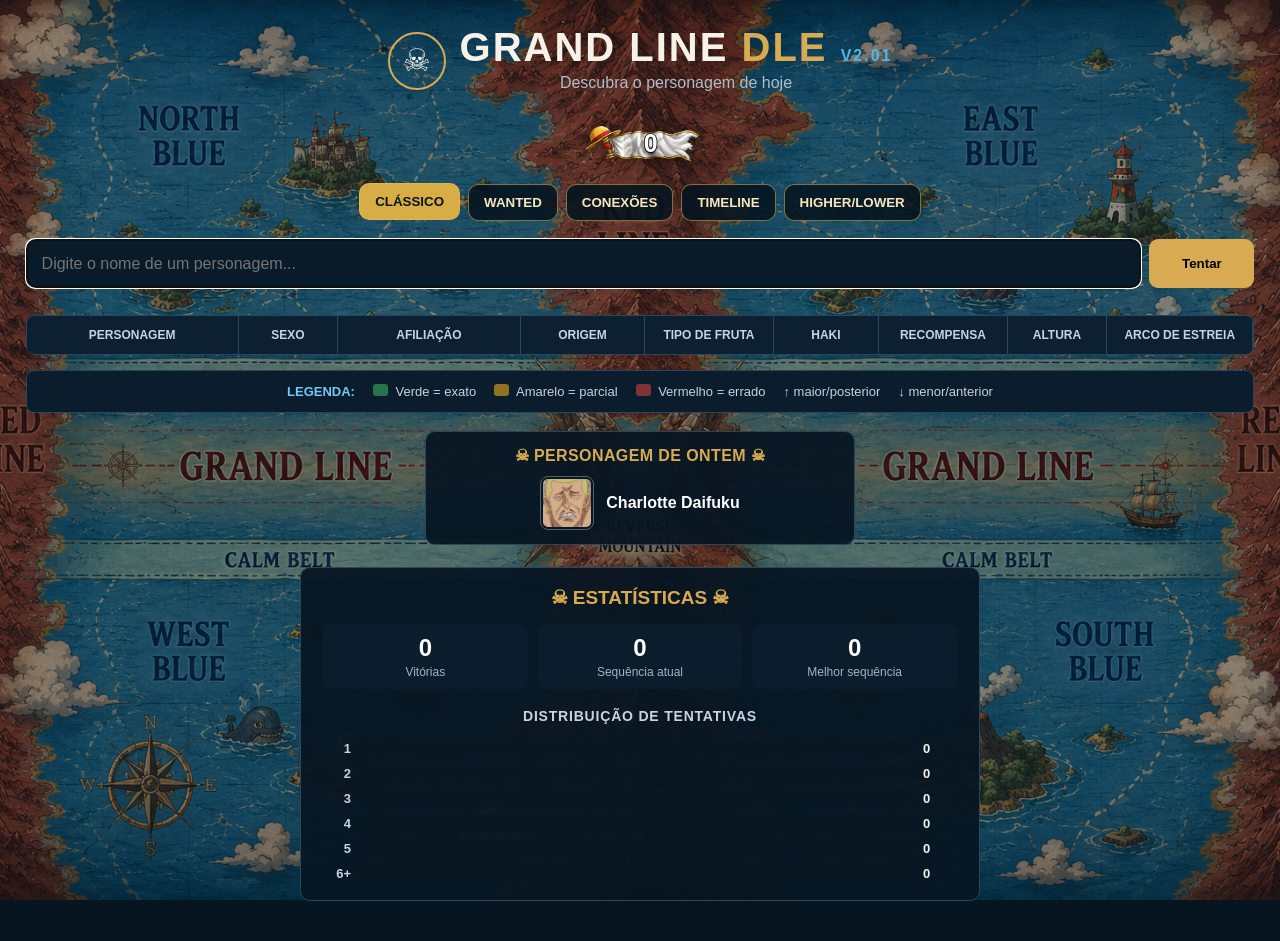
==== index.html @ 1511b5a7 "Bust Wanted script cache" ====
<!doctype html><html lang="pt-BR"><head><meta charset="utf-8"><meta name="viewport" content="width=device-width,initial-scale=1"><title>Grand Line Dle - Jogo de Adivinhação de One Piece</title>
<meta name="description" content="Jogue Grand Line Dle, um jogo de adivinhação de One Piece com cinco modos: Clássico, Wanted, Conexões, Timeline e Higher/Lower.">
<meta name="robots" content="index,follow,max-image-preview:large">
<link rel="canonical" href="https://glioneo.github.io/grand-line-dle/">
<meta property="og:title" content="Grand Line Dle">
<meta property="og:description" content="Teste seus conhecimentos de One Piece em cinco modos: Clássico, Wanted, Conexões, Timeline e Higher/Lower.">
<meta property="og:image" content="https://glioneo.github.io/grand-line-dle/share-card.png">
<meta property="og:url" content="https://glioneo.github.io/grand-line-dle/">
<meta property="og:type" content="website">
<meta name="twitter:card" content="summary_large_image">
<meta name="twitter:title" content="Grand Line Dle - Jogo de One Piece">
<meta name="twitter:description" content="Cinco modos para testar seus conhecimentos de One Piece.">
<meta name="twitter:image" content="https://glioneo.github.io/grand-line-dle/share-card.png">
<link rel="icon" type="image/png" href="favicon.png"><link rel="stylesheet" href="style.css?v=2.0.1"></head><body><main>
<header><div class="skull">☠</div><div><h1>GRAND LINE <b>DLE</b> <small>V2.01</small></h1><p>Descubra o personagem de hoje</p></div></header><div id="streakFlag" class="daysFlag" data-tier="white" title="Sequência atual" aria-label="Sequência atual"><img class="flagArt" src="images/flags/days-flag-white.webp" alt=""><strong id="streakCount">0</strong></div>
<nav class="modeNav" aria-label="Modos de jogo">
<button class="modeTab active" data-mode="classic">CLÁSSICO</button>
<button class="modeTab" data-mode="silhouette">WANTED</button>
<button class="modeTab" data-mode="connections">CONEXÕES</button>
<button class="modeTab" data-mode="timeline">TIMELINE</button>
<button class="modeTab" data-mode="higherlower">HIGHER/LOWER</button>
</nav>
<section id="classicMode" class="modePanel">
<section class="search"><div class="bar"><input id="q" placeholder="Digite o nome de um personagem..." autocomplete="off"><button id="go">Tentar</button><div id="sugs"></div></div><div id="msg"></div></section>
<div class="scroll"><div class="grid head"><div>Personagem</div><div>Sexo</div><div>Afiliação</div><div>Origem</div><div>Tipo de fruta</div><div>Haki</div><div>Recompensa</div><div>Altura</div><div>Arco de estreia</div></div><div id="rows"></div></div>
<section class="legend"><b>LEGENDA:</b><span><i class="g"></i> Verde = exato</span><span><i class="y"></i> Amarelo = parcial</span><span><i class="r"></i> Vermelho = errado</span><span>↑ maior/posterior</span><span>↓ menor/anterior</span></section>
<section id="win" class="win hidden"><h2>🏴‍☠️ Você encontrou!</h2><p id="wintext"></p></section><section id="yesterdayCharacter" class="yesterdayBox"><h2>☠ PERSONAGEM DE ONTEM ☠</h2><div class="yesterdayCard"><img class="yesterdayPhoto" src="" alt=""><strong class="yesterdayName">—</strong></div></section>
<section class="statsBox"><h2>☠ ESTATÍSTICAS ☠</h2><div class="statsSummary"><div><strong id="statWins">0</strong><span>Vitórias</span></div><div><strong id="statStreak">0</strong><span>Sequência atual</span></div><div><strong id="statBest">0</strong><span>Melhor sequência</span></div></div><h3>Distribuição de tentativas</h3><div class="distribution"><div class="distRow"><b>1</b><div class="distTrack"><i id="bar1"></i></div><span id="dist1">0</span></div><div class="distRow"><b>2</b><div class="distTrack"><i id="bar2"></i></div><span id="dist2">0</span></div><div class="distRow"><b>3</b><div class="distTrack"><i id="bar3"></i></div><span id="dist3">0</span></div><div class="distRow"><b>4</b><div class="distTrack"><i id="bar4"></i></div><span id="dist4">0</span></div><div class="distRow"><b>5</b><div class="distTrack"><i id="bar5"></i></div><span id="dist5">0</span></div><div class="distRow"><b>6+</b><div class="distTrack"><i id="bar6p"></i></div><span id="dist6p">0</span></div></div></section>
</section>
<section id="silhouetteMode" class="modePanel silhouetteMode hidden">
  <h2>☠ WANTED DO DIA ☠</h2>
  <p class="silhouetteIntro">Descubra o personagem do dia através da imagem. A cada erro, ela fica mais nítida.</p>
  <div class="wantedColorChoice" role="group" aria-label="Modo de cor da imagem"><span>Imagem:</span><button id="wantedColorOn" class="wantedColorBtn active" type="button">Com cor</button><button id="wantedColorOff" class="wantedColorBtn" type="button">Sem cor</button></div>
  <div id="silStage" class="silhouetteStage stage-0"><img id="silImage" src="" alt="Personagem misterioso"></div>
  <div class="silAttempts">Tentativas: <span id="silAttempts">0</span></div>
  <section class="search silhouetteSearch"><div class="bar"><input id="silQ" placeholder="Digite o nome de um personagem..." autocomplete="off"><button id="silGo">Tentar</button><div id="silSugs"></div></div><div id="silMsg"></div></section>
  <div id="silHistory" class="silHistory"></div>
  <div id="silResult" class="silResult hidden"></div>
  <section id="wantedYesterdayCharacter" class="yesterdayBox"><h2>☠ PERSONAGEM DE ONTEM ☠</h2><div class="yesterdayCard"><img class="yesterdayPhoto" src="" alt=""><strong class="yesterdayName">—</strong></div></section>
</section>
<section id="connectionsMode" class="modePanel connectionsMode hidden">
  <h2>☠ CONEXÕES DO DIA ☠</h2>
  <p class="connectionsIntro">Descubra a conexão entre os dois personagens. Respostas erradas liberam pistas progressivamente.</p>
  <div class="connectionsPair"><article id="connLeft" class="connCard"></article><div class="connLink">🔗</div><article id="connRight" class="connCard"></article></div>
  <p class="connQuestion">Qual é a conexão entre esses personagens?</p>
  <section class="connSearch"><div class="bar"><input id="connQ" placeholder="Digite a conexão..." autocomplete="off"><button id="connGo" type="button">Tentar</button></div></section>
  <div class="connMeta">Erros: <b id="connErrors">0</b></div>
  <div id="connMsg" class="connMsg"></div><div id="connHints" class="connHints"></div><div id="connResult" class="connResult hidden"></div>
</section>
<section id="timelineMode" class="modePanel timelineMode hidden">
  <h2>☠ TIMELINE DO DIA ☠</h2>
  <p class="timelineIntro">Encaixe o próximo item na posição correta. A linha cresce até suas 3 vidas acabarem.</p>
  <div class="timelineMeta"><span id="timelineTheme">Tema: —</span><span id="timelineLives">❤️❤️❤️</span><span>Pontos: <b id="timelineScore">0</b></span><span>Recorde: <b id="timelineBest">0</b></span></div>
  <div id="timelinePrompt" class="timelinePrompt"></div>
  <p class="timelineHint">Clique em um espaço da linha para encaixar.</p>
  <div id="timelineBoard" class="timelineBoard"></div>
  <div id="timelineMsg" class="timelineMsg"></div>
  <button id="timelineRestart" class="timelineRestart hidden" type="button">Jogar novamente</button>
</section>
<section id="higherlowerMode" class="modePanel higherLowerMode hidden">
  <h2>☠ HIGHER / LOWER ☠</h2>
  <p class="hlIntro">Clique no personagem que você acha que tem a maior recompensa. Acerte o máximo que conseguir sem errar.</p>
  <div class="hlMeta"><span>Pontos: <b id="hlScore">0</b></span><span>Recorde: <b id="hlBest">0</b></span></div>
  <div class="hlArena">
    <article id="hlLeft" class="hlCard"></article><div class="hlVs">VS</div><article id="hlRight" class="hlCard"></article>
  </div>
  <div id="hlMsg" class="hlMsg"></div><button id="hlRestart" class="hlRestart hidden" type="button">Jogar novamente</button>
</section>
</main><script src="characters.js?v=2.0.1"></script><script src="app.js?v=2.0.1"></script><script src="silhouette.js?v=2.0.2"></script><script src="connections.js?v=2.0.1"></script><script src="timeline.js?v=2.0.1"></script><script src="higherlower.js?v=2.0.1"></script></body></html>
---- style.css ----
*{box-sizing:border-box}:root{--line:#29465d;--gold:#d8aa51}body{margin:0;background:radial-gradient(circle at 50% -10%,#163b58,#071421 42%,#050d16);color:#f7f2e8;font-family:Segoe UI,Arial,sans-serif;min-height:100vh}main{width:min(1500px,96%);margin:auto;padding:25px 0 40px}header{display:flex;justify-content:center;align-items:center;gap:14px;margin-bottom:20px}.skull{width:58px;height:58px;border:2px solid var(--gold);border-radius:50%;display:grid;place-items:center;font-size:31px}h1{margin:0;font-size:40px;letter-spacing:2px}h1 b{color:var(--gold)}h1 small{font-size:16px;color:#50b5e8}header p{margin:4px 0;text-align:center;color:#aebdcc}.bar{display:grid;grid-template-columns:1fr 105px;gap:8px;position:relative}input{height:49px;border:1px solid #39556c;border-radius:9px;background:#091a28;color:#fff;padding:0 15px;font-size:16px}button{border:0;border-radius:9px;background:var(--gold);font-weight:800;cursor:pointer}#sugs{display:none;position:absolute;top:53px;left:0;right:113px;z-index:20;background:#0b1b2a;border:1px solid #39556c;border-radius:9px;max-height:270px;overflow:auto}.sug{padding:8px 12px;cursor:pointer;border-bottom:1px solid #ffffff0d;display:flex;align-items:center;gap:10px;min-height:54px}.sug:hover,.sug.active{background:#17334c}.sug-photo{width:40px;height:40px;min-width:40px;border-radius:6px;object-fit:cover;object-position:center;border:1px solid #496176;background:#0a1724}.sug-placeholder{display:grid;place-items:center;color:var(--gold);font-weight:800;font-size:12px}.sug-name{font-size:15px;font-weight:600}#msg{text-align:center;color:var(--gold);height:27px;padding-top:6px}.scroll{overflow:auto;border:1px solid var(--line);border-radius:8px}.grid{display:grid;grid-template-columns:1.45fr .68fr 1.25fr .85fr .88fr .72fr .88fr .68fr 1fr;min-width:1200px}.head{background:#0c2031}.head div{padding:12px 7px;border-right:1px solid var(--line);text-align:center;font-size:12px;text-transform:uppercase;font-weight:800;color:#c7d4df}.row{border-top:1px solid var(--line)}.cell{min-height:86px;border-right:1px solid var(--line);display:flex;align-items:center;justify-content:center;text-align:center;padding:8px;font-size:13px;font-weight:700;position:relative}.character-cell{justify-content:flex-start!important;gap:12px!important;padding:7px 11px!important;background:#0b1c2b!important}.character-photo,.character-placeholder{width:68px;height:68px;min-width:68px;border-radius:8px;border:1px solid #4a6277;background:#091723}.character-photo{object-fit:contain;object-position:center;padding:2px}.character-placeholder{display:grid;place-items:center;color:var(--gold);font-size:20px}.character-name{text-align:left;font-size:14px}.ok{background:#24754c}.bad{background:#813333}.partial{background:#907321}.arrow{position:absolute;right:7px;top:5px;font-size:19px}.legend{display:flex;justify-content:center;gap:18px;flex-wrap:wrap;margin-top:15px;padding:13px;border:1px solid var(--line);border-radius:8px;background:#0b1d2d;color:#c7d2dc;font-size:13px}.legend b{color:#71c9f3}.legend i{display:inline-block;width:15px;height:12px;border-radius:3px;margin-right:4px}.g{background:#24754c}.y{background:#907321}.r{background:#813333}.win{max-width:520px;margin:18px auto;padding:18px;text-align:center;border:1px solid #3b9563;border-radius:10px;background:#0c2435}.hidden{display:none}@media(max-width:700px){.skull{display:none}h1{font-size:29px}.bar{grid-template-columns:1fr}button{height:44px}#sugs{right:0}}
.statsLine{text-align:center;margin:8px 0 12px;color:#9fb3c8;font-size:14px}.sug-name small{color:#9fb3c8;font-size:12px;font-weight:500}

/* Background do mapa - revisão V1.07 */
body {
  background-color: #071521;
  background-image:
    linear-gradient(rgba(3, 18, 30, 0.35), rgba(3, 18, 30, 0.35)),
    url("images/background-map.png");
  background-size: cover;
  background-position: center center;
  background-repeat: no-repeat;
  background-attachment: fixed;
}




/* Contador de streak diretamente sobre a bandeira - V1.07 */
.daysFlag {
  position: relative;
  width: 120px;
  height: 54px;
  margin: 1px auto 7px;
  display: flex;
  align-items: center;
  justify-content: center;
  filter: drop-shadow(0 3px 5px rgba(0,0,0,.40));
}
.daysFlag img,
.daysFlag .flagArt {
  position: absolute;
  inset: 0;
  width: 100%;
  height: 100%;
  object-fit: contain;
  pointer-events: none;
}
.daysFlag strong {
  position: absolute;
  z-index: 2;
  left: 59%;
  top: 50%;
  transform: translate(-50%,-50%);
  min-width: 38px;
  text-align: center;
  color: #fff;
  font-size: 25px;
  line-height: 1;
  font-weight: 900;
  -webkit-text-stroke: 1.5px #111;
  paint-order: stroke fill;
  text-shadow: 0 2px 2px rgba(0,0,0,.65);
}
.daysFlag strong[data-digits="2"]{font-size:22px}
.daysFlag strong[data-digits="3"]{font-size:17px}
.daysFlag strong[data-digits="4"]{font-size:14px}
@media (max-width: 700px) {
  .daysFlag {
    width: 108px;
    height: 50px;
    margin-bottom: 6px;
  }
  .daysFlag strong {
    left: 59%;
    font-size: 23px;
  }
  .daysFlag strong[data-digits="2"]{font-size:20px}
  .daysFlag strong[data-digits="3"]{font-size:16px}
  .daysFlag strong[data-digits="4"]{font-size:13px}
}


/* Streak e estatísticas - V1.07 */
.daysFlag img,.daysFlag .flagArt{transition:opacity .2s ease}.daysFlag[data-tier="jolly"]{filter:drop-shadow(0 3px 5px rgba(0,0,0,.4)) drop-shadow(0 0 7px rgba(216,170,81,.65))}
.statsBox{max-width:680px;margin:22px auto 0;padding:18px 22px;border:1px solid var(--line);border-radius:10px;background:rgba(7,22,34,.94)}.statsBox h2,.statsBox h3{text-align:center;margin:0 0 15px}.statsBox h2{color:var(--gold);font-size:19px}.statsBox h3{margin-top:19px;color:#c7d4df;font-size:14px;text-transform:uppercase;letter-spacing:.8px}.statsSummary{display:grid;grid-template-columns:repeat(3,1fr);gap:10px;text-align:center}.statsSummary div{padding:10px 6px;background:#0b1d2d;border-radius:8px}.statsSummary strong{display:block;font-size:24px;color:#fff}.statsSummary span{display:block;margin-top:3px;color:#9fb3c8;font-size:12px}.distribution{display:grid;gap:7px}.distRow{display:grid;grid-template-columns:28px 1fr 34px;gap:8px;align-items:center;font-size:13px}.distRow b{text-align:right;color:#c7d4df}.distRow>span{font-weight:800;text-align:left}.distTrack{height:18px;background:#091722;border-radius:4px;overflow:hidden}.distTrack i{display:block;width:0;height:100%;background:var(--gold);border-radius:4px;transition:width .3s ease}.distTrack i[style*="width: 0%"]{min-width:0}@media(max-width:700px){.statsBox{padding:15px 12px}.statsSummary{gap:6px}.statsSummary strong{font-size:21px}.statsSummary span{font-size:11px}}

/* V1.08 - teste 2: animação real do tecido em WebP
   A imagem é única; não há uma segunda bandeira sobreposta. */
.daysFlag{overflow:visible}
.daysFlag .flagArt{
  animation:none;
  transform:none;
}

/* V1.08 - personagem do dia anterior */
.yesterdayBox{
  max-width:430px;
  margin:18px auto 0;
  padding:14px 18px;
  border:1px solid var(--line);
  border-radius:10px;
  background:rgba(7,22,34,.94);
  text-align:center;
}
.yesterdayBox h2{margin:0 0 11px;color:var(--gold);font-size:16px;letter-spacing:.4px}
.yesterdayCard{display:flex;align-items:center;justify-content:center;gap:12px}
.yesterdayPhoto{width:54px;height:54px;border-radius:8px;object-fit:contain;object-position:center;border:1px solid #4a6277;background:#091723;padding:2px}
.yesterdayName{font-size:16px;color:#fff}


/* V1.08.1 Teste 4 — comemoração encorpada em ondas */
.victoryCelebration{
  position:fixed;
  inset:0;
  z-index:9999;
  pointer-events:none;
  overflow:hidden;
}
.victoryCelebrationFull::after{
  content:"";
  position:absolute;
  inset:0;
  opacity:0;
  background:radial-gradient(circle at 50% 100%,rgba(255,210,85,.16),transparent 48%);
  animation:celebrationGlow 1.15s ease-out forwards;
}
.baseBurstRich{
  position:absolute;
  bottom:-9px;
  width:26px;
  height:26px;
  transform:translateX(-50%) scale(0);
  border-radius:50%;
  opacity:0;
  background:#fff;
  box-shadow:
    0 0 20px 9px #fff3a0,
    0 0 48px 23px rgba(255,153,42,.92),
    0 0 95px 42px rgba(255,64,28,.42);
  animation:baseBlastRich .82s ease-out forwards;
}
.baseSmokeRich{
  position:absolute;
  bottom:-12px;
  width:56px;
  height:38px;
  transform:translateX(-50%) scale(.35);
  opacity:0;
  border-radius:50%;
  background:rgba(235,239,241,.72);
  box-shadow:
    -25px 8px 0 rgba(196,205,211,.42),
    27px 7px 0 rgba(206,215,220,.48),
    4px -20px 0 rgba(240,242,243,.48);
  animation:baseSmokeRich 1.55s ease-out forwards;
}
.victorySpark{
  --sx:0px;--sy:160px;--sd:0ms;--sc:#ffd34e;
  position:absolute;
  bottom:4px;
  width:4px;
  height:10px;
  border-radius:50%;
  background:var(--sc);
  box-shadow:0 0 8px 2px var(--sc);
  opacity:0;
  animation:sparkLaunch 1.05s var(--sd) ease-out forwards;
}
.screenConfettiRich{
  --dx:0px;--rise:500px;--fall:400px;--drift:0px;--spin:900deg;
  --delay:0ms;--c:#ffd34e;--w:7px;--h:13px;--sway:30px;
  position:absolute;
  bottom:-14px;
  width:var(--w);
  height:var(--h);
  border-radius:1px;
  background:var(--c);
  opacity:0;
  box-shadow:0 0 3px rgba(255,255,255,.32);
  will-change:transform,opacity;
  backface-visibility:hidden;
  animation:confettiRich 3.8s var(--delay) cubic-bezier(.18,.62,.28,1) forwards;
}
.victoryPulse{
  position:absolute;
  left:50%;
  bottom:-30px;
  width:80px;
  height:80px;
  border-radius:50%;
  transform:translateX(-50%) scale(.2);
  opacity:0;
  border:3px solid rgba(255,226,120,.75);
  box-shadow:0 0 40px rgba(255,190,60,.35);
  animation:victoryPulse .8s 40ms ease-out forwards;
}
@keyframes celebrationGlow{
  0%{opacity:0}
  14%{opacity:1}
  100%{opacity:0}
}
@keyframes baseBlastRich{
  0%{opacity:0;transform:translateX(-50%) scale(.08)}
  14%{opacity:1;transform:translateX(-50%) scale(1.35)}
  100%{opacity:0;transform:translateX(-50%) scale(4.5)}
}
@keyframes baseSmokeRich{
  0%{opacity:0;transform:translateX(-50%) translateY(0) scale(.3)}
  18%{opacity:.72}
  100%{opacity:0;transform:translateX(-50%) translateY(-120px) scale(1.9)}
}
@keyframes sparkLaunch{
  0%{opacity:0;transform:translate(0,0) rotate(0)}
  10%{opacity:1}
  68%{opacity:1}
  100%{opacity:0;transform:translate(var(--sx),calc(var(--sy) * -1)) rotate(180deg) scale(.25)}
}
@keyframes confettiRich{
  0%{
    opacity:0;
    transform:translate3d(0,0,0) rotate(0deg) scale(.55);
  }
  5%{opacity:1}
  12%{
    transform:translate3d(
      calc(var(--dx) * .25),
      calc(var(--rise) * -.38),
      0
    ) rotate(calc(var(--spin) * .18)) scale(.88);
  }
  24%{
    opacity:1;
    transform:translate3d(
      calc(var(--dx) * .55),
      calc(var(--rise) * -.72),
      0
    ) rotate(calc(var(--spin) * .42)) scale(1);
  }
  38%{
    transform:translate3d(
      calc(var(--dx) * .82),
      calc(var(--rise) * -.93),
      0
    ) rotate(calc(var(--spin) * .70)) scale(1);
  }
  48%{
    opacity:1;
    transform:translate3d(
      var(--dx),
      calc(var(--rise) * -1),
      0
    ) rotate(var(--spin)) scale(1);
  }
  58%{
    transform:translate3d(
      calc(var(--dx) + var(--sway) * .45),
      calc(var(--rise) * -1 + var(--fall) * .07),
      0
    ) rotate(calc(var(--spin) * 1.12)) scale(.98);
  }
  68%{
    transform:translate3d(
      calc(var(--dx) - var(--sway) * .35),
      calc(var(--rise) * -1 + var(--fall) * .20),
      0
    ) rotate(calc(var(--spin) * 1.27)) scale(.95);
  }
  78%{
    opacity:1;
    transform:translate3d(
      calc(var(--dx) + var(--sway) * .55),
      calc(var(--rise) * -1 + var(--fall) * .39),
      0
    ) rotate(calc(var(--spin) * 1.43)) scale(.91);
  }
  88%{
    transform:translate3d(
      calc(var(--dx) - var(--sway) * .22),
      calc(var(--rise) * -1 + var(--fall) * .65),
      0
    ) rotate(calc(var(--spin) * 1.62)) scale(.84);
  }
  96%{opacity:.72}
  100%{
    opacity:0;
    transform:translate3d(
      calc(var(--dx) + var(--drift)),
      calc(var(--rise) * -1 + var(--fall)),
      0
    ) rotate(calc(var(--spin) * 1.85)) scale(.74);
  }
}
@keyframes victoryPulse{
  0%{opacity:0;transform:translateX(-50%) scale(.15)}
  18%{opacity:.9}
  100%{opacity:0;transform:translateX(-50%) scale(14)}
}
@media(max-width:700px){
  .screenConfettiRich{animation-duration:3.55s}
}
@media(prefers-reduced-motion:reduce){
  .victoryCelebration{display:none}
}


/* V1.08.1 Teste 6 — confetes com física por frame */
.screenConfettiPhysics{
  position:fixed;
  left:0;
  top:0;
  bottom:auto;
  opacity:0;
  border-radius:1px;
  box-shadow:0 0 3px rgba(255,255,255,.32);
  animation:none !important;
  will-change:transform,opacity;
  backface-visibility:hidden;
  transform-origin:center;
}

/* V1.09 experimental — navegação de modos */
.modeNav{display:flex;gap:8px;flex-wrap:wrap;justify-content:center;margin:14px auto 18px;max-width:1100px}
.modeTab{border:1px solid rgba(226,188,92,.55);background:rgba(5,20,31,.88);color:#f5e7bb;padding:10px 15px;border-radius:10px;font-weight:800;cursor:pointer;transition:.18s ease}
.modeTab:hover,.modeTab.active{background:#d8ad45;color:#071521;transform:translateY(-1px)}
.modeTab.coming{opacity:.58;cursor:default}.modeTab.coming:hover{background:rgba(5,20,31,.88);color:#f5e7bb;transform:none}
.modePanel.hidden{display:none!important}
.modeComing{max-width:720px;margin:28px auto;padding:30px 20px;text-align:center;background:rgba(5,20,31,.88);border:1px solid rgba(226,188,92,.45);border-radius:16px}
.modeComing h2{margin-top:0;color:#f0c45e}
.silhouetteMode{max-width:820px;margin:0 auto 30px;text-align:center}
.silhouetteIntro{margin:0 auto 15px;color:#d9e1e7}
.silhouetteStage{min-height:520px;display:flex;align-items:center;justify-content:center;padding:20px;border-radius:18px;background:rgba(3,15,25,.78);border:1px solid rgba(226,188,92,.38);overflow:hidden}
.silhouetteStage img{display:block;max-width:100%;width:auto;height:auto;max-height:500px;object-fit:contain;filter:brightness(0);user-select:none;-webkit-user-drag:none}
.silhouetteStage.revealed img{filter:none}
.silhouetteSearch{position:relative;max-width:620px;margin:16px auto 0}.silhouetteSearch .bar{position:relative}
#silSugs{position:absolute;left:0;right:0;top:100%;z-index:30;background:#081b29;border:1px solid rgba(226,188,92,.55);border-radius:0 0 10px 10px;max-height:300px;overflow:auto;display:none;text-align:left}
#silMsg{min-height:24px;margin:10px 0;font-weight:700}.silAttempts{margin:8px 0;color:#f0c45e;font-weight:800}
.silResult{margin:16px auto 0;padding:15px;border-radius:12px;background:rgba(14,86,58,.78);border:1px solid #4bc98d}.silResult.hidden{display:none}
.silResult img{width:82px;height:82px;object-fit:cover;border-radius:10px;vertical-align:middle;margin-right:12px;filter:none}
@media(max-width:700px){.modeNav{gap:6px}.modeTab{font-size:12px;padding:8px 9px}.silhouetteStage{min-height:390px}.silhouetteStage img{max-height:370px}}

/* V1.09 EXP teste 2 — Silhueta funcional */
.silProgress{max-width:620px;margin:0 auto 12px;color:#f5e7bb;font-size:13px;font-weight:700}
.silProgressBar{height:7px;margin-top:6px;background:rgba(255,255,255,.12);border-radius:99px;overflow:hidden}.silProgressBar i{display:block;height:100%;width:0;background:#d8ad45;transition:width .3s ease}
.silhouetteStage img{transition:filter .35s ease,opacity .35s ease}.silhouetteStage.stage-0 img{filter:brightness(0)}.silhouetteStage.stage-1 img{filter:grayscale(1) brightness(.18) contrast(2.2)}.silhouetteStage.stage-2 img{filter:grayscale(1) brightness(.38) contrast(1.7)}.silhouetteStage.stage-3 img{filter:grayscale(1) brightness(.62) contrast(1.35)}.silhouetteStage.stage-4 img{filter:grayscale(.65) brightness(.82) contrast(1.15)}.silhouetteStage.stage-5 img,.silhouetteStage.revealed img{filter:none}
.silHistory{max-width:620px;margin:14px auto 0;text-align:left}.silHistory h3{margin:0 0 8px;color:#f0c45e;font-size:14px}.silGuessList{display:flex;gap:7px;flex-wrap:wrap}.silGuess{padding:7px 10px;border-radius:9px;font-size:13px;font-weight:700;background:rgba(120,30,30,.78);border:1px solid rgba(255,130,130,.35)}.silGuess.hit{background:rgba(27,112,61,.85);border-color:rgba(105,235,145,.5)}
.silResult{max-width:620px;margin:18px auto;padding:14px;display:flex;align-items:center;justify-content:center;gap:15px;background:rgba(15,76,42,.88);border:1px solid rgba(112,235,151,.5);border-radius:14px}.silResult.hidden{display:none}.silResult img{max-width:100px;max-height:120px;object-fit:contain;border-radius:8px}.silResult strong{color:#fff3bf;font-size:18px}
@media(max-width:600px){.silResult{flex-direction:column}.silhouetteIntro{padding:0 12px}}

/* V1.09 EXP teste 2.2 — Silhueta ampliada */
.silhouetteStage img{
  width:min(78%,620px);
  height:460px;
  max-width:100%;
  max-height:460px;
  object-fit:contain;
  object-position:center;
}
@media(max-width:700px){
  .silhouetteStage img{
    width:min(88%,520px);
    height:350px;
    max-height:350px;
  }
}


/* V1.09 EXP teste 2.3 — Wanted: revelação por desfoque */
.silhouetteStage img{
  transition:filter .45s ease,opacity .35s ease;
}
.silhouetteStage.stage-0 img{filter:blur(28px) saturate(.72) brightness(.86);transform:scale(1.04)}
.silhouetteStage.stage-1 img{filter:blur(20px) saturate(.78) brightness(.9);transform:scale(1.03)}
.silhouetteStage.stage-2 img{filter:blur(13px) saturate(.84) brightness(.94);transform:scale(1.02)}
.silhouetteStage.stage-3 img{filter:blur(7px) saturate(.9) brightness(.97);transform:scale(1.01)}
.silhouetteStage.stage-4 img{filter:blur(3px) saturate(.96) brightness(.99);transform:scale(1)}
.silhouetteStage.stage-5 img,.silhouetteStage.revealed img{filter:none;transform:scale(1)}


/* V1.09 EXP teste 2.4 — Wanted: 7 níveis + opção de cor */
.silProgress{display:none!important}
.wantedColorChoice{display:flex;align-items:center;justify-content:center;gap:7px;margin:0 auto 12px;color:#f5e7bb;font-size:13px;font-weight:800}
.wantedColorBtn{border:1px solid rgba(226,188,92,.5);background:rgba(5,20,31,.86);color:#f5e7bb;padding:7px 11px;border-radius:9px;font-weight:800;cursor:pointer}
.wantedColorBtn.active{background:#d8ad45;color:#071521}
.silhouetteStage.stage-0 img{filter:blur(34px) saturate(.78) brightness(.88);transform:scale(1.055)}
.silhouetteStage.stage-1 img{filter:blur(32px) saturate(.8) brightness(.9);transform:scale(1.05)}
.silhouetteStage.stage-2 img{filter:blur(28px) saturate(.82) brightness(.91);transform:scale(1.045)}
.silhouetteStage.stage-3 img{filter:blur(23px) saturate(.85) brightness(.93);transform:scale(1.04)}
.silhouetteStage.stage-4 img{filter:blur(18px) saturate(.88) brightness(.95);transform:scale(1.03)}
.silhouetteStage.stage-5 img{filter:blur(12px) saturate(.92) brightness(.97);transform:scale(1.02)}
.silhouetteStage.stage-6 img{filter:blur(6px) saturate(.96) brightness(.99);transform:scale(1.01)}
.silhouetteStage.no-color.stage-0 img{filter:grayscale(1) blur(34px) brightness(.88);}
.silhouetteStage.no-color.stage-1 img{filter:grayscale(1) blur(32px) brightness(.9);}
.silhouetteStage.no-color.stage-2 img{filter:grayscale(1) blur(28px) brightness(.91);}
.silhouetteStage.no-color.stage-3 img{filter:grayscale(1) blur(23px) brightness(.93);}
.silhouetteStage.no-color.stage-4 img{filter:grayscale(1) blur(18px) brightness(.95);}
.silhouetteStage.no-color.stage-5 img{filter:grayscale(1) blur(12px) brightness(.97);}
.silhouetteStage.no-color.stage-6 img{filter:grayscale(1) blur(6px) brightness(.99);}
.silhouetteStage.revealed img,.silhouetteStage.no-color.revealed img{filter:none;transform:scale(1)}


/* V1.09 EXP teste 3 — Timeline progressivo */
.timelineMode{max-width:1000px;margin:0 auto 35px;text-align:center}
.timelineIntro{color:#d9e1e7;margin:0 auto 12px}.timelineMeta{display:flex;justify-content:center;gap:12px;flex-wrap:wrap;margin:0 auto 16px}.timelineMeta span{background:rgba(5,20,31,.88);border:1px solid rgba(226,188,92,.4);padding:7px 11px;border-radius:9px;color:#f5e7bb;font-weight:800}.timelinePrompt{min-height:150px;display:flex;align-items:center;justify-content:center;margin:10px auto 8px}.timelineCurrent{min-width:190px;max-width:270px;padding:13px;border-radius:14px;background:rgba(5,20,31,.94);border:2px solid #d8ad45;box-shadow:0 8px 25px rgba(0,0,0,.3)}.timelineCurrent img,.timelineCard img{width:92px;height:92px;object-fit:cover;border-radius:10px}.timelineCurrent strong{display:block;margin-top:8px;color:#fff3bf;font-size:17px}.timelineCurrent small,.timelineCard small{display:block;margin-top:4px;color:#c9d3da}.timelineHint{font-size:13px;color:#f0c45e;font-weight:800}.timelineBoard{display:flex;align-items:stretch;justify-content:center;gap:6px;flex-wrap:wrap;padding:15px 8px;border-radius:16px;background:rgba(3,15,25,.72);border:1px solid rgba(226,188,92,.35)}.timelineCard{width:125px;min-height:145px;padding:9px 7px;border-radius:11px;background:rgba(8,27,41,.94);border:1px solid rgba(226,188,92,.35);display:flex;flex-direction:column;align-items:center;justify-content:center}.timelineCard strong{font-size:13px;color:#fff;line-height:1.15;margin-top:6px}.timelineSlot{width:34px;min-height:145px;border:1px dashed rgba(240,196,94,.72);background:rgba(216,173,69,.08);border-radius:9px;color:#f0c45e;font-size:23px;font-weight:900;cursor:pointer}.timelineSlot:hover{background:rgba(216,173,69,.3);transform:scale(1.04)}.timelineMsg{min-height:28px;margin:12px 0;font-weight:800}.timelineMsg.ok{color:#8cf0ae}.timelineMsg.bad{color:#ff9b91}.timelineRestart{border:0;background:#d8ad45;color:#071521;padding:11px 18px;border-radius:10px;font-weight:900;cursor:pointer}.timelineRestart.hidden{display:none}.timelineArcCard{font-size:16px;min-height:95px}.timelineArcCard .arcNo{font-size:28px;color:#d8ad45;margin-bottom:7px}.timelineGameOver{font-size:20px;color:#fff3bf;font-weight:900}
@media(max-width:700px){.timelineBoard{gap:4px}.timelineCard{width:94px;min-height:125px}.timelineCard img{width:70px;height:70px}.timelineSlot{width:27px;min-height:125px}.timelineMeta{gap:6px}.timelineMeta span{font-size:12px;padding:6px 8px}}

/* V1.09 EXP teste 4 — Higher / Lower */
.higherLowerMode{max-width:980px;margin:0 auto 34px;text-align:center}.hlIntro{color:#d9e1e7;margin:0 0 14px}.hlMeta{display:flex;gap:10px;justify-content:center;flex-wrap:wrap;margin:12px 0 18px}.hlMeta span{background:rgba(5,20,31,.9);border:1px solid rgba(226,188,92,.45);border-radius:10px;padding:9px 13px;color:#f5e7bb;font-weight:800}.hlArena{display:grid;grid-template-columns:1fr auto 1fr;gap:16px;align-items:center}.hlCard{min-height:390px;background:rgba(3,15,25,.86);border:1px solid rgba(226,188,92,.42);border-radius:18px;padding:20px;display:flex;flex-direction:column;align-items:center;justify-content:center}.hlCard img{width:230px;height:230px;max-width:100%;object-fit:cover;border-radius:15px;border:1px solid rgba(226,188,92,.4)}.hlCard h3{font-size:22px;color:#fff3bf;margin:14px 0 8px}.hlBounty{font-size:22px;font-weight:900;color:#f0c45e}.hlBounty.hiddenValue{font-size:42px;letter-spacing:4px}.hlVs{font-size:26px;font-weight:1000;color:#f0c45e}.hlChoices{display:flex;justify-content:center;gap:12px;margin:18px 0}.hlChoice,.hlRestart{border:1px solid #e2bc5c;background:#d8ad45;color:#071521;border-radius:11px;padding:12px 22px;font-weight:900;font-size:16px;cursor:pointer}.hlChoice:hover,.hlRestart:hover{transform:translateY(-1px);filter:brightness(1.07)}.hlChoice:disabled{opacity:.5;cursor:default;transform:none}.hlMsg{min-height:28px;font-weight:900;margin:8px auto 12px}.hlMsg.ok{color:#7ff0a8}.hlMsg.bad{color:#ff9a9a}.hlRestart.hidden{display:none}.hlReveal{animation:hlPop .28s ease}@keyframes hlPop{from{transform:scale(.96);opacity:.65}to{transform:scale(1);opacity:1}}@media(max-width:720px){.hlArena{grid-template-columns:1fr}.hlVs{margin:-5px 0}.hlCard{min-height:300px}.hlCard img{width:190px;height:190px}.hlChoices{flex-wrap:wrap}}

/* Teste 4.1 — escolha clicando diretamente no personagem */
.hlCard.hlClickable{cursor:pointer;transition:transform .15s ease,box-shadow .15s ease,border-color .15s ease}.hlCard.hlClickable:hover,.hlCard.hlClickable:focus-visible{transform:translateY(-3px);border-color:#f0c45e;box-shadow:0 0 0 2px rgba(240,196,94,.12),0 10px 28px rgba(0,0,0,.28);outline:none}.hlCard.hlClickable:active{transform:translateY(-1px)}


/* V1.09 EXP — Teste 5: Conexões */
.connectionsMode{max-width:900px;margin:0 auto 36px;text-align:center}.connectionsIntro{color:#d9e1e7;margin:0 auto 18px}.connectionsPair{display:grid;grid-template-columns:1fr auto 1fr;gap:18px;align-items:center;max-width:720px;margin:0 auto 18px}.connCard{min-height:285px;padding:18px;background:rgba(3,15,25,.86);border:1px solid rgba(226,188,92,.42);border-radius:18px;display:flex;flex-direction:column;align-items:center;justify-content:center}.connCard img{width:190px;height:190px;max-width:100%;object-fit:cover;border-radius:14px;border:1px solid rgba(226,188,92,.4)}.connCard h3{margin:12px 0 0;color:#fff3bf;font-size:20px}.connLink{font-size:34px}.connQuestion{font-weight:900;color:#f5e7bb;font-size:18px}.connSearch{max-width:610px;margin:12px auto}.connSearch .bar{display:flex;gap:8px}.connSearch input{flex:1}.connMeta{color:#cdd8df;margin:10px}.connMsg{min-height:28px;font-weight:900;margin:8px auto}.connMsg.ok{color:#7ff0a8}.connMsg.bad{color:#ff9a9a}.connMsg.info{color:#f0c45e}.connHints{max-width:650px;margin:12px auto;display:grid;gap:8px}.connHint{background:rgba(216,173,69,.10);border:1px solid rgba(226,188,92,.35);border-radius:10px;padding:10px 13px;color:#f5e7bb;text-align:left}.connResult{max-width:650px;margin:16px auto;padding:18px;border:1px solid rgba(127,240,168,.55);background:rgba(15,70,47,.32);border-radius:14px;color:#eafff0}.connResult strong{color:#fff3bf;font-size:21px}.connResult.hidden{display:none}.connSearch input:disabled,.connSearch button:disabled{opacity:.55;cursor:default}@media(max-width:650px){.connectionsPair{grid-template-columns:1fr}.connLink{margin:-8px 0}.connCard{min-height:240px}.connCard img{width:160px;height:160px}.connSearch .bar{flex-direction:column}}

/* V2.01 — revelação sequencial das pistas no modo Clássico */
.cell-reveal-pending{opacity:0;transform:translateY(10px) scale(.97)}
.cell-reveal-in{animation:classicCellReveal .22s ease-out both}
@keyframes classicCellReveal{from{opacity:0;transform:translateY(10px) scale(.97)}to{opacity:1;transform:none}}
@media (prefers-reduced-motion:reduce){.cell-reveal-pending{opacity:1;transform:none}.cell-reveal-in{animation:none}}
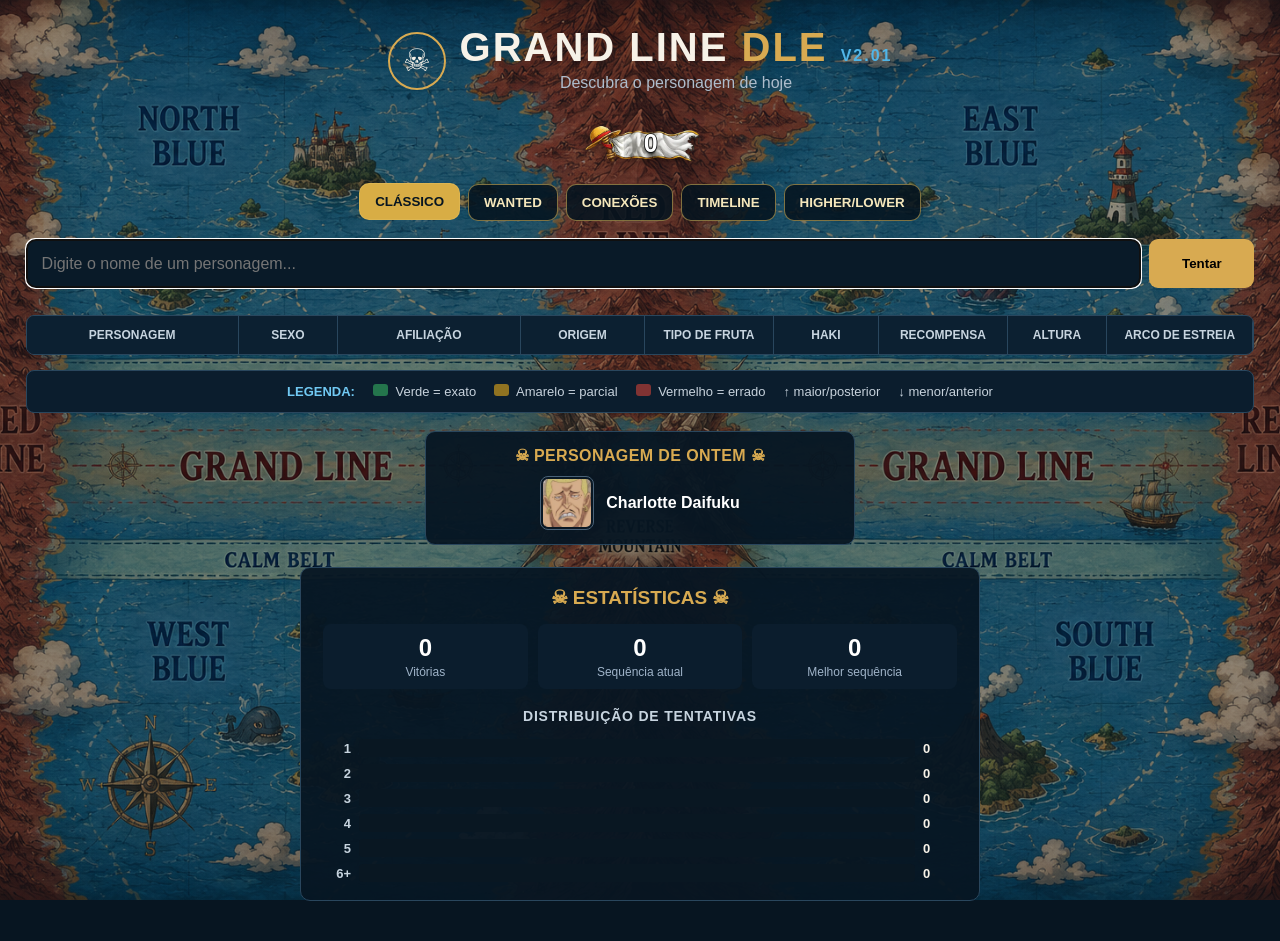
==== commit 6aae4a35: "Refresh Connections script cache" ====
--- a/index.html
+++ b/index.html
@@ -66,4 +66,4 @@
   </div>
   <div id="hlMsg" class="hlMsg"></div><button id="hlRestart" class="hlRestart hidden" type="button">Jogar novamente</button>
 </section>
-</main><script src="characters.js?v=2.0.1"></script><script src="app.js?v=2.0.1"></script><script src="silhouette.js?v=2.0.2"></script><script src="connections.js?v=2.0.1"></script><script src="timeline.js?v=2.0.1"></script><script src="higherlower.js?v=2.0.1"></script></body></html>+</main><script src="characters.js?v=2.0.1"></script><script src="app.js?v=2.0.1"></script><script src="silhouette.js?v=2.0.2"></script><script src="connections.js?v=2.0.2"></script><script src="timeline.js?v=2.0.1"></script><script src="higherlower.js?v=2.0.1"></script></body></html>
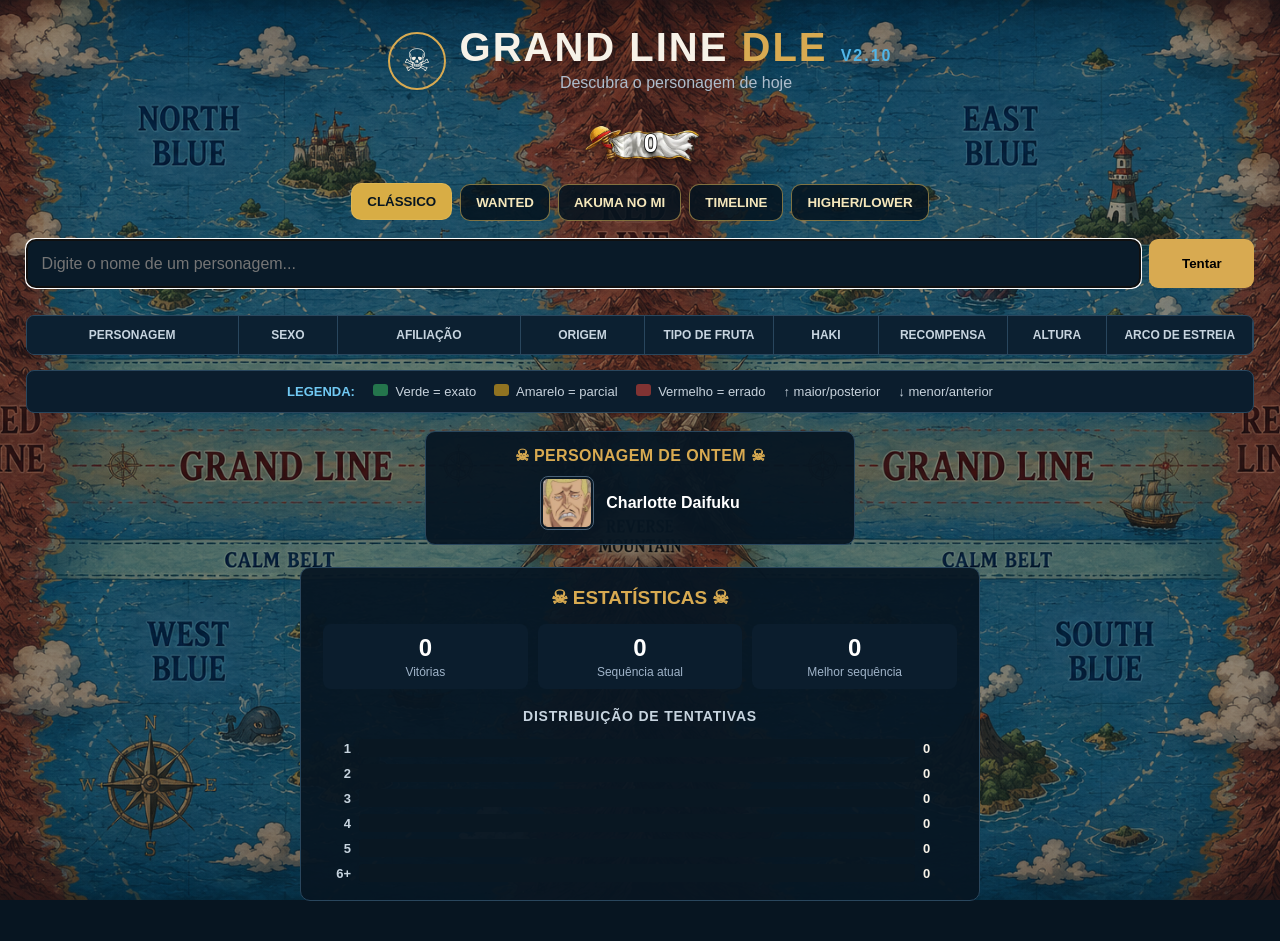
==== commit e00c8dac: "Replace Connections with Akuma no Mi" ====
--- a/index.html
+++ b/index.html
@@ -1,9 +1,9 @@
 <!doctype html><html lang="pt-BR"><head><meta charset="utf-8"><meta name="viewport" content="width=device-width,initial-scale=1"><title>Grand Line Dle - Jogo de Adivinhação de One Piece</title>
-<meta name="description" content="Jogue Grand Line Dle, um jogo de adivinhação de One Piece com cinco modos: Clássico, Wanted, Conexões, Timeline e Higher/Lower.">
+<meta name="description" content="Jogue Grand Line Dle, um jogo de adivinhação de One Piece com cinco modos: Clássico, Wanted, Akuma no Mi, Timeline e Higher/Lower.">
 <meta name="robots" content="index,follow,max-image-preview:large">
 <link rel="canonical" href="https://glioneo.github.io/grand-line-dle/">
 <meta property="og:title" content="Grand Line Dle">
-<meta property="og:description" content="Teste seus conhecimentos de One Piece em cinco modos: Clássico, Wanted, Conexões, Timeline e Higher/Lower.">
+<meta property="og:description" content="Teste seus conhecimentos de One Piece em cinco modos: Clássico, Wanted, Akuma no Mi, Timeline e Higher/Lower.">
 <meta property="og:image" content="https://glioneo.github.io/grand-line-dle/share-card.png">
 <meta property="og:url" content="https://glioneo.github.io/grand-line-dle/">
 <meta property="og:type" content="website">
@@ -11,12 +11,12 @@
 <meta name="twitter:title" content="Grand Line Dle - Jogo de One Piece">
 <meta name="twitter:description" content="Cinco modos para testar seus conhecimentos de One Piece.">
 <meta name="twitter:image" content="https://glioneo.github.io/grand-line-dle/share-card.png">
-<link rel="icon" type="image/png" href="favicon.png"><link rel="stylesheet" href="style.css?v=2.0.1"></head><body><main>
-<header><div class="skull">☠</div><div><h1>GRAND LINE <b>DLE</b> <small>V2.01</small></h1><p>Descubra o personagem de hoje</p></div></header><div id="streakFlag" class="daysFlag" data-tier="white" title="Sequência atual" aria-label="Sequência atual"><img class="flagArt" src="images/flags/days-flag-white.webp" alt=""><strong id="streakCount">0</strong></div>
+<link rel="icon" type="image/png" href="favicon.png"><link rel="stylesheet" href="style.css?v=2.1.0"></head><body><main>
+<header><div class="skull">☠</div><div><h1>GRAND LINE <b>DLE</b> <small>V2.10</small></h1><p>Descubra o personagem de hoje</p></div></header><div id="streakFlag" class="daysFlag" data-tier="white" title="Sequência atual" aria-label="Sequência atual"><img class="flagArt" src="images/flags/days-flag-white.webp" alt=""><strong id="streakCount">0</strong></div>
 <nav class="modeNav" aria-label="Modos de jogo">
 <button class="modeTab active" data-mode="classic">CLÁSSICO</button>
 <button class="modeTab" data-mode="silhouette">WANTED</button>
-<button class="modeTab" data-mode="connections">CONEXÕES</button>
+<button class="modeTab" data-mode="akuma">AKUMA NO MI</button>
 <button class="modeTab" data-mode="timeline">TIMELINE</button>
 <button class="modeTab" data-mode="higherlower">HIGHER/LOWER</button>
 </nav>
@@ -38,15 +38,7 @@
   <div id="silResult" class="silResult hidden"></div>
   <section id="wantedYesterdayCharacter" class="yesterdayBox"><h2>☠ PERSONAGEM DE ONTEM ☠</h2><div class="yesterdayCard"><img class="yesterdayPhoto" src="" alt=""><strong class="yesterdayName">—</strong></div></section>
 </section>
-<section id="connectionsMode" class="modePanel connectionsMode hidden">
-  <h2>☠ CONEXÕES DO DIA ☠</h2>
-  <p class="connectionsIntro">Descubra a conexão entre os dois personagens. Respostas erradas liberam pistas progressivamente.</p>
-  <div class="connectionsPair"><article id="connLeft" class="connCard"></article><div class="connLink">🔗</div><article id="connRight" class="connCard"></article></div>
-  <p class="connQuestion">Qual é a conexão entre esses personagens?</p>
-  <section class="connSearch"><div class="bar"><input id="connQ" placeholder="Digite a conexão..." autocomplete="off"><button id="connGo" type="button">Tentar</button></div></section>
-  <div class="connMeta">Erros: <b id="connErrors">0</b></div>
-  <div id="connMsg" class="connMsg"></div><div id="connHints" class="connHints"></div><div id="connResult" class="connResult hidden"></div>
-</section>
+<section id="akumaMode" class="modePanel akumaMode hidden"><h2>☠ AKUMA NO MI DO DIA ☠</h2><p>Descubra quem utilizou esta fruta!</p><div class="akumaFruit"><h3 id="akumaName"></h3></div><div id="akumaHints"></div><p>Erros: <b id="akumaErrors">0</b></p><section class="search"><div class="bar"><input id="akumaQ" placeholder="Digite um personagem..." autocomplete="off"><button id="akumaGo">Tentar</button><div id="akumaSugs"></div></div></section><p id="akumaMsg"></p><div id="akumaHistory"></div><div id="akumaResult" class="hidden"></div></section>
 <section id="timelineMode" class="modePanel timelineMode hidden">
   <h2>☠ TIMELINE DO DIA ☠</h2>
   <p class="timelineIntro">Encaixe o próximo item na posição correta. A linha cresce até suas 3 vidas acabarem.</p>
@@ -66,4 +58,4 @@
   </div>
   <div id="hlMsg" class="hlMsg"></div><button id="hlRestart" class="hlRestart hidden" type="button">Jogar novamente</button>
 </section>
-</main><script src="characters.js?v=2.0.1"></script><script src="app.js?v=2.0.1"></script><script src="silhouette.js?v=2.0.2"></script><script src="connections.js?v=2.0.2"></script><script src="timeline.js?v=2.0.1"></script><script src="higherlower.js?v=2.0.1"></script></body></html>+</main><script src="characters.js?v=2.0.1"></script><script src="app.js?v=2.0.1"></script><script src="silhouette.js?v=2.0.2"></script><script src="akuma.js?v=2.1.0"></script><script src="timeline.js?v=2.0.1"></script><script src="higherlower.js?v=2.0.1"></script></body></html>
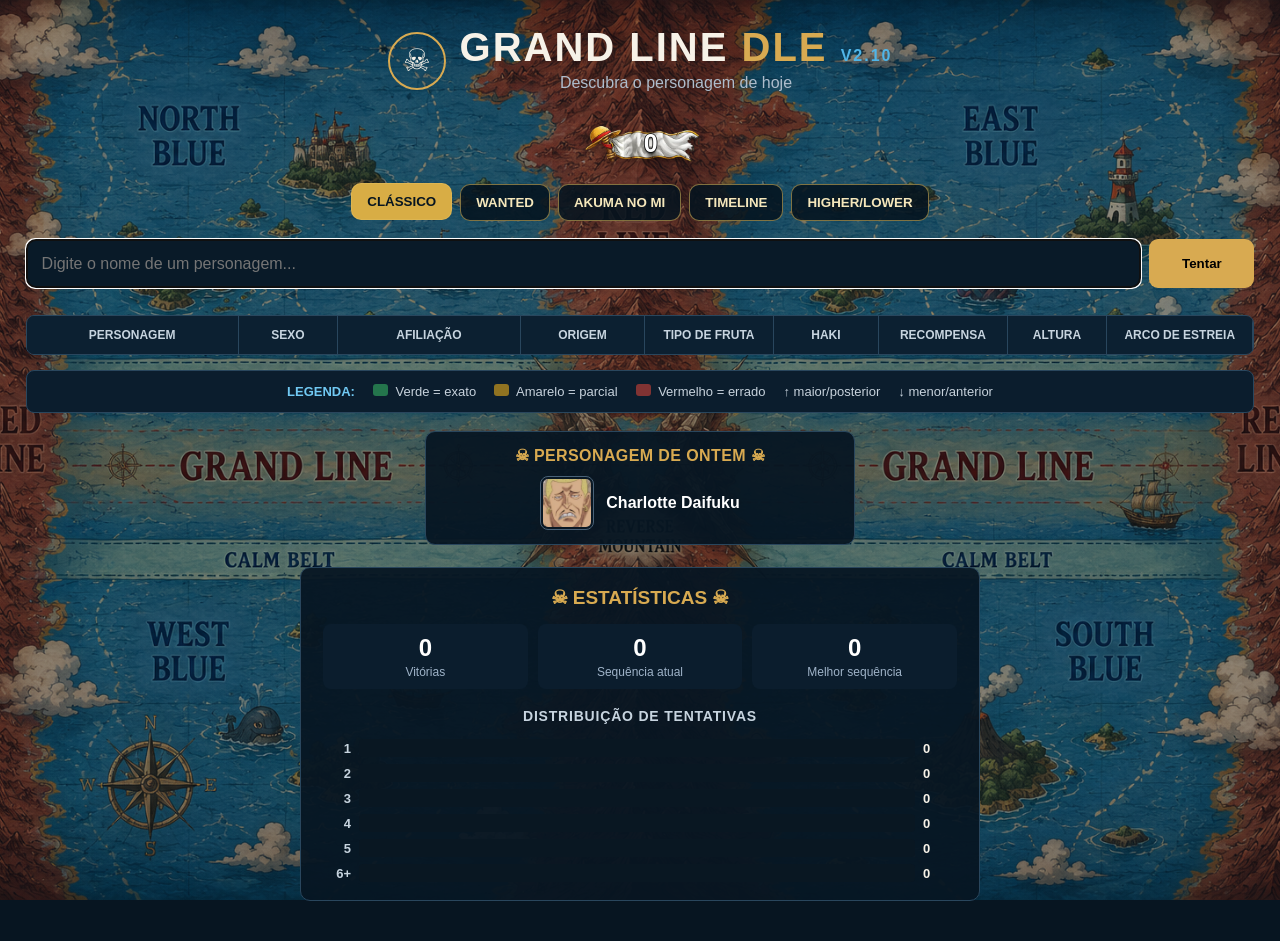
==== commit f5252430: "Bust cache for Akuma portraits" ====
--- a/index.html
+++ b/index.html
@@ -11,7 +11,7 @@
 <meta name="twitter:title" content="Grand Line Dle - Jogo de One Piece">
 <meta name="twitter:description" content="Cinco modos para testar seus conhecimentos de One Piece.">
 <meta name="twitter:image" content="https://glioneo.github.io/grand-line-dle/share-card.png">
-<link rel="icon" type="image/png" href="favicon.png"><link rel="stylesheet" href="style.css?v=2.1.0"></head><body><main>
+<link rel="icon" type="image/png" href="favicon.png"><link rel="stylesheet" href="style.css?v=2.1.1"></head><body><main>
 <header><div class="skull">☠</div><div><h1>GRAND LINE <b>DLE</b> <small>V2.10</small></h1><p>Descubra o personagem de hoje</p></div></header><div id="streakFlag" class="daysFlag" data-tier="white" title="Sequência atual" aria-label="Sequência atual"><img class="flagArt" src="images/flags/days-flag-white.webp" alt=""><strong id="streakCount">0</strong></div>
 <nav class="modeNav" aria-label="Modos de jogo">
 <button class="modeTab active" data-mode="classic">CLÁSSICO</button>
@@ -58,4 +58,4 @@
   </div>
   <div id="hlMsg" class="hlMsg"></div><button id="hlRestart" class="hlRestart hidden" type="button">Jogar novamente</button>
 </section>
-</main><script src="characters.js?v=2.0.1"></script><script src="app.js?v=2.0.1"></script><script src="silhouette.js?v=2.0.2"></script><script src="akuma.js?v=2.1.0"></script><script src="timeline.js?v=2.0.1"></script><script src="higherlower.js?v=2.0.1"></script></body></html>+</main><script src="characters.js?v=2.0.1"></script><script src="app.js?v=2.0.1"></script><script src="silhouette.js?v=2.1.0"></script><script src="akuma.js?v=2.1.1"></script><script src="timeline.js?v=2.0.1"></script><script src="higherlower.js?v=2.0.1"></script></body></html>
--- a/style.css
+++ b/style.css
@@ -409,3 +409,8 @@
 .cell-reveal-in{animation:classicCellReveal .22s ease-out both}
 @keyframes classicCellReveal{from{opacity:0;transform:translateY(10px) scale(.97)}to{opacity:1;transform:none}}
 @media (prefers-reduced-motion:reduce){.cell-reveal-pending{opacity:1;transform:none}.cell-reveal-in{animation:none}}
+
+/* Akuma no Mi V2.10 */
+.akumaMode{max-width:780px;margin:0 auto 40px;text-align:center}.akumaFruit{padding:25px;margin:20px auto;background:rgba(3,15,25,.85);border:1px solid #d4af55;border-radius:18px}.akumaFruit h3{font-size:clamp(23px,5vw,36px);color:#ffe5a0}.akumaMode #akumaHints{padding:14px;border:1px solid #b99b52;border-radius:12px;color:#f8e5b5;margin:12px auto}.akumaMode .search{max-width:600px;margin:auto}.akumaMode .bar{position:relative}.akumaMode #akumaSugs{position:absolute;top:100%;left:0;right:0;background:#092036;z-index:20;max-height:270px;overflow:auto}.akumaSuggestion{padding:10px;cursor:pointer;text-align:left;color:white}.akumaSuggestion:hover{background:#30516a}.akumaMode #akumaHistory{margin:18px;color:#ffb3b3}.akumaMode #akumaResult{margin:20px auto;padding:20px;border:1px solid #7ff0a8;border-radius:14px;background:rgba(15,70,47,.32)}.akumaMode #akumaResult.hidden{display:none}.akumaWinner{display:inline-flex;flex-direction:column;align-items:center;gap:8px;margin:10px}.akumaWinner img{width:120px;height:120px;object-fit:cover;border-radius:12px}.akumaWinner strong{color:#fff3bf}
+
+.akumaSuggestion{display:flex;align-items:center;gap:10px}.akumaSugPhoto{width:38px;height:38px;flex:0 0 38px;object-fit:cover;border-radius:7px;border:1px solid rgba(226,188,92,.35)}
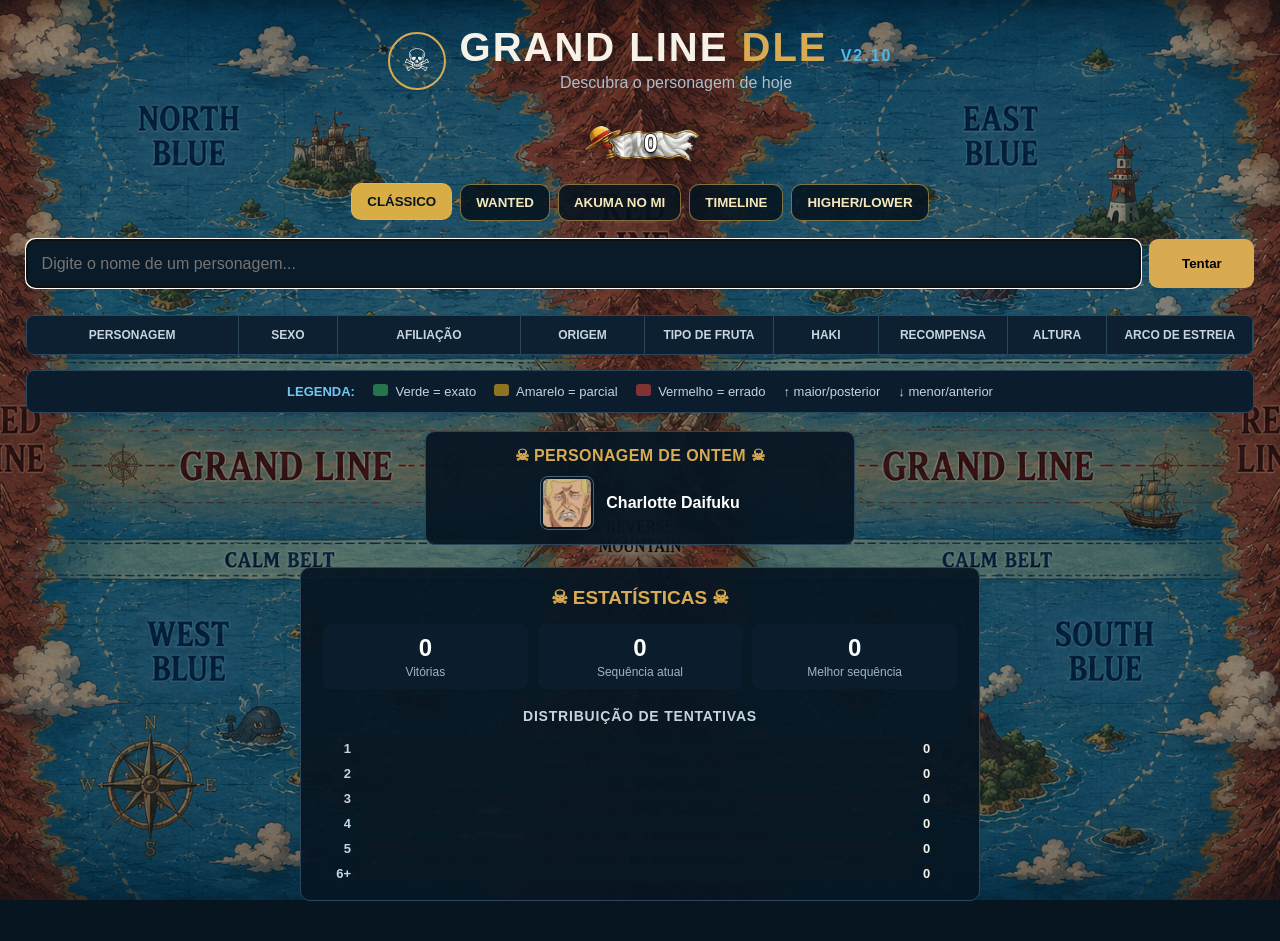
==== commit 26b00065: "Refresh character and Akuma data caches" ====
--- a/index.html
+++ b/index.html
@@ -58,4 +58,4 @@
   </div>
   <div id="hlMsg" class="hlMsg"></div><button id="hlRestart" class="hlRestart hidden" type="button">Jogar novamente</button>
 </section>
-</main><script src="characters.js?v=2.0.1"></script><script src="app.js?v=2.0.1"></script><script src="silhouette.js?v=2.1.0"></script><script src="akuma.js?v=2.1.1"></script><script src="timeline.js?v=2.0.1"></script><script src="higherlower.js?v=2.0.1"></script></body></html>+</main><script src="characters.js?v=2.1.2"></script><script src="app.js?v=2.0.1"></script><script src="silhouette.js?v=2.1.0"></script><script src="akuma.js?v=2.1.2"></script><script src="timeline.js?v=2.0.1"></script><script src="higherlower.js?v=2.0.1"></script></body></html>
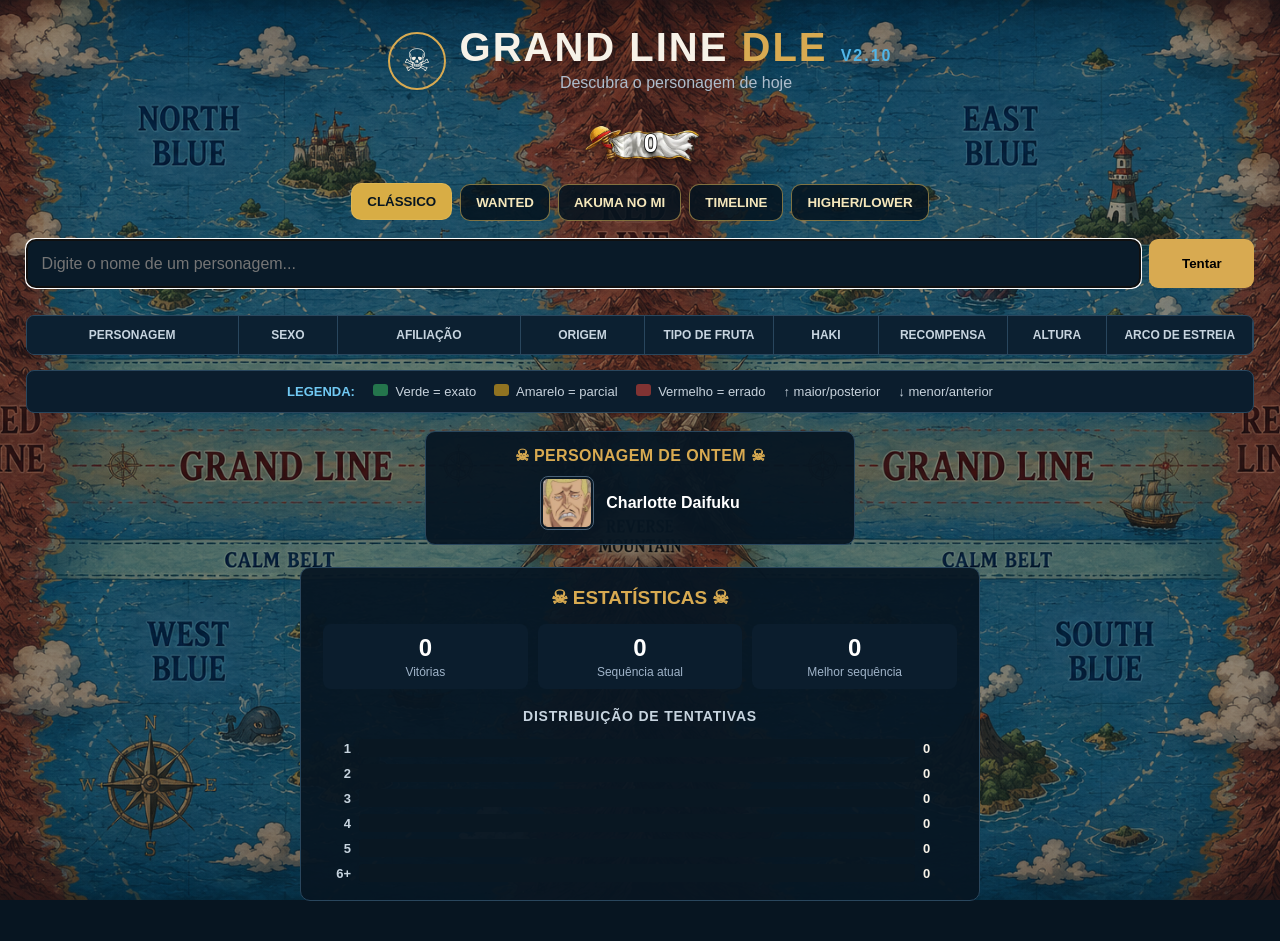
==== commit bdabd5e0: "Refresh Akuma mode script cache" ====
--- a/index.html
+++ b/index.html
@@ -58,4 +58,4 @@
   </div>
   <div id="hlMsg" class="hlMsg"></div><button id="hlRestart" class="hlRestart hidden" type="button">Jogar novamente</button>
 </section>
-</main><script src="characters.js?v=2.1.2"></script><script src="app.js?v=2.0.1"></script><script src="silhouette.js?v=2.1.0"></script><script src="akuma.js?v=2.1.2"></script><script src="timeline.js?v=2.0.1"></script><script src="higherlower.js?v=2.0.1"></script></body></html>+</main><script src="characters.js?v=2.1.2"></script><script src="app.js?v=2.0.1"></script><script src="silhouette.js?v=2.1.0"></script><script src="akuma.js?v=2.1.3"></script><script src="timeline.js?v=2.0.1"></script><script src="higherlower.js?v=2.0.1"></script></body></html>
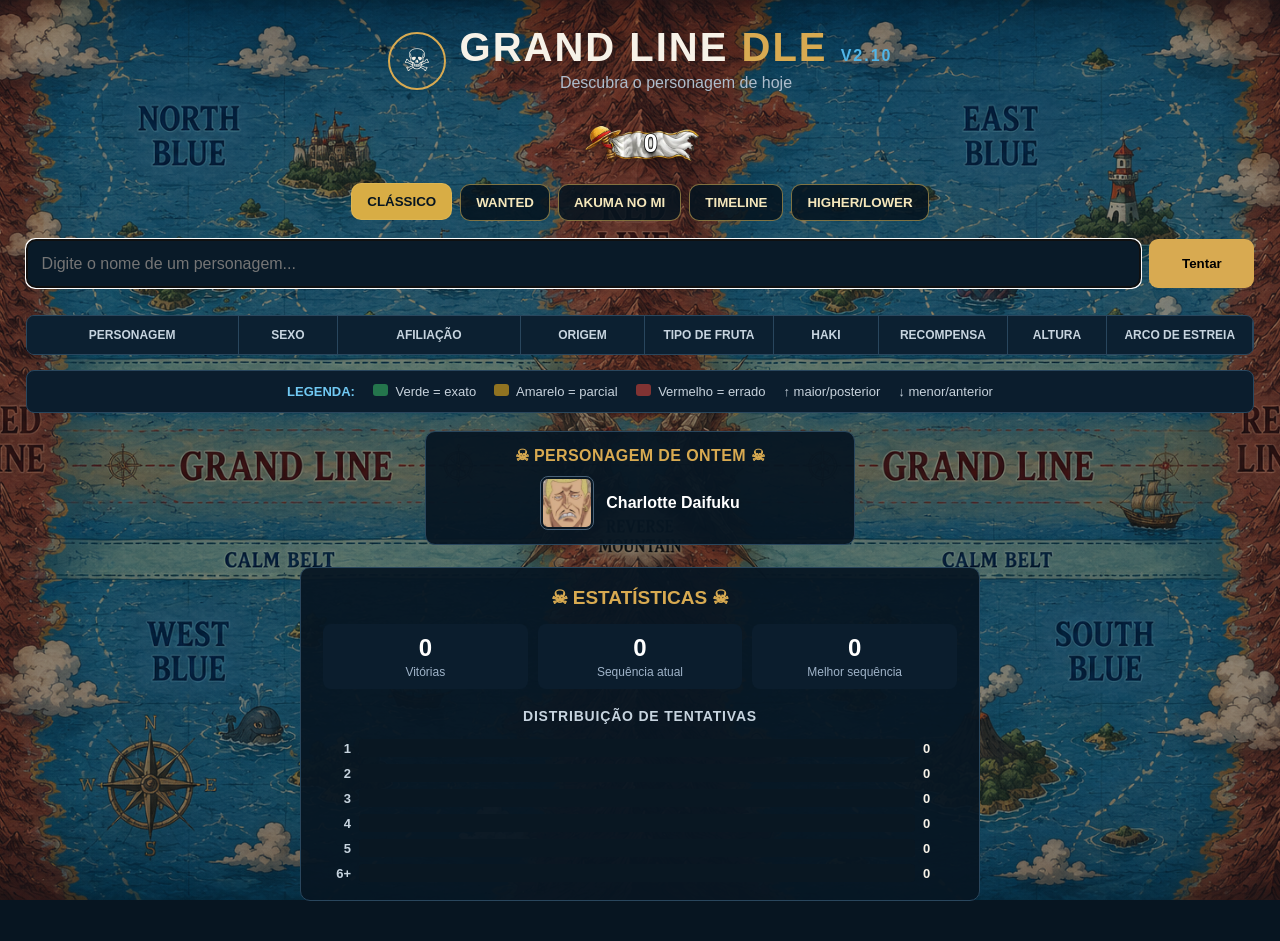
==== commit 516cf53e: "Refresh Akuma fruit data cache" ====
--- a/index.html
+++ b/index.html
@@ -58,4 +58,4 @@
   </div>
   <div id="hlMsg" class="hlMsg"></div><button id="hlRestart" class="hlRestart hidden" type="button">Jogar novamente</button>
 </section>
-</main><script src="characters.js?v=2.1.2"></script><script src="app.js?v=2.0.1"></script><script src="silhouette.js?v=2.1.0"></script><script src="akuma.js?v=2.1.3"></script><script src="timeline.js?v=2.0.1"></script><script src="higherlower.js?v=2.0.1"></script></body></html>+</main><script src="characters.js?v=2.1.2"></script><script src="app.js?v=2.0.1"></script><script src="silhouette.js?v=2.1.0"></script><script src="akuma.js?v=2.1.4"></script><script src="timeline.js?v=2.0.1"></script><script src="higherlower.js?v=2.0.1"></script></body></html>
